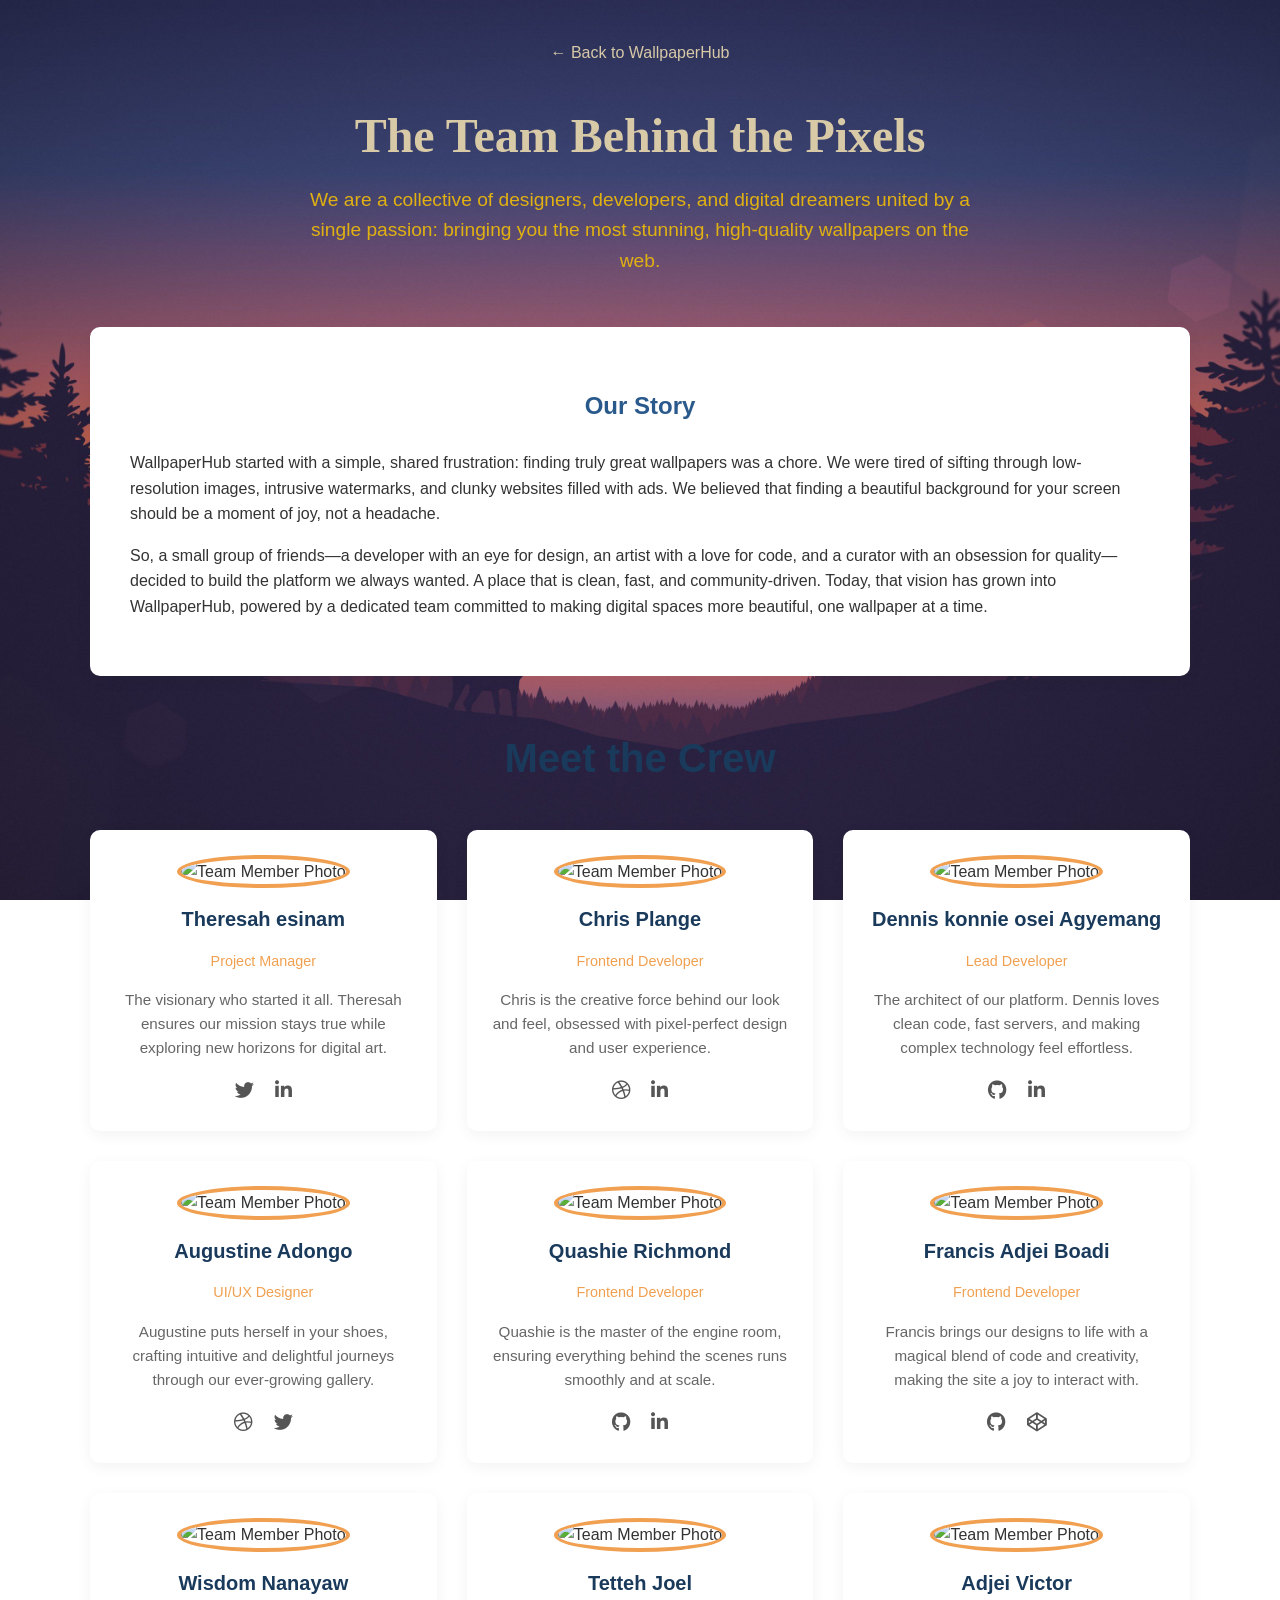
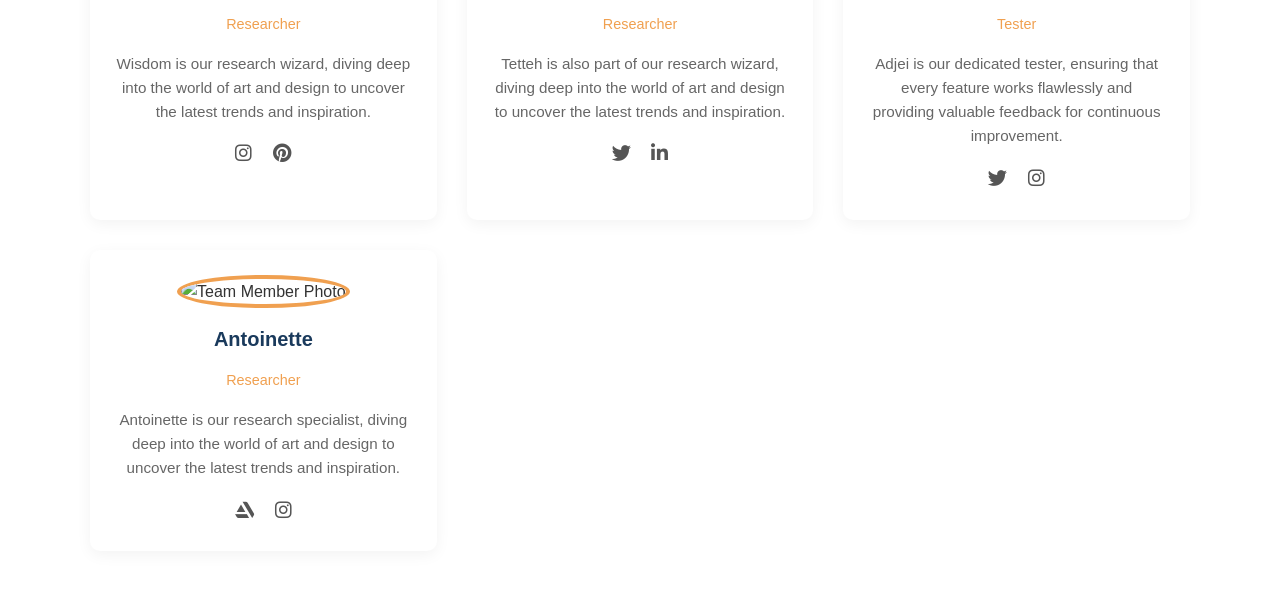
==== PAGES/About-us.html @ 63113592 "commit 1234567890abcdef1234567890abcdef12345678" ====
<!DOCTYPE html>
<html lang="en">
<head>
    <meta charset="UTF-8">
    <meta name="viewport" content="width=device-width, initial-scale=1.0">
    <title>About Us - WallpaperHub</title>
    <link rel="stylesheet" href="https://cdnjs.cloudflare.com/ajax/libs/font-awesome/6.4.0/css/all.min.css">
    <link rel="stylesheet" href="../STYLESHEETS/About-us.css">
</head>
<body>

    <div class="container">
        <a href="index.html" class="nav-home">&larr; Back to WallpaperHub</a>

        <div class="header">
            <h1>The Team Behind the Pixels</h1>
            <p class="subtitle">We are a collective of designers, developers, and digital dreamers united by a single passion: bringing you the most stunning, high-quality wallpapers on the web.</p>
        </div>

        <div class="story-section">
            <h2>Our Story</h2>
            <p>WallpaperHub started with a simple, shared frustration: finding truly great wallpapers was a chore. We were tired of sifting through low-resolution images, intrusive watermarks, and clunky websites filled with ads. We believed that finding a beautiful background for your screen should be a moment of joy, not a headache.</p>
            <p>So, a small group of friends—a developer with an eye for design, an artist with a love for code, and a curator with an obsession for quality—decided to build the platform we always wanted. A place that is clean, fast, and community-driven. Today, that vision has grown into WallpaperHub, powered by a dedicated team committed to making digital spaces more beautiful, one wallpaper at a time.</p>
        </div>

        <div class="team-section">
            <h2>Meet the Crew</h2>
            <div class="team-grid">
                <!-- Team Member 1 -->
                <div class="team-member-card">
                    <img src="https://via.placeholder.com/120" alt="Team Member Photo" class="member-photo">
                    <h3 class="member-name">Theresah esinam</h3>
                    <p class="member-role">Project Manager</p>
                    <p class="member-bio">The visionary who started it all. Theresah ensures our mission stays true while exploring new horizons for digital art.</p>
                    <div class="member-socials">
                        <a href="#"><i class="fab fa-twitter"></i></a>
                        <a href="#"><i class="fab fa-linkedin-in"></i></a>
                    </div>
                </div>

                <!-- Team Member 2 -->
                <div class="team-member-card">
                    <img src="https://via.placeholder.com/120" alt="Team Member Photo" class="member-photo">
                    <h3 class="member-name">Chris Plange</h3>
                    <p class="member-role">Frontend Developer</p>
                    <p class="member-bio">Chris is the creative force behind our look and feel, obsessed with pixel-perfect design and user experience.</p>
                    <div class="member-socials">
                        <a href="#"><i class="fab fa-dribbble"></i></a>
                        <a href="#"><i class="fab fa-linkedin-in"></i></a>
                    </div>
                </div>

                <!-- Team Member 3 -->
                <div class="team-member-card">
                    <img src="https://via.placeholder.com/120" alt="Team Member Photo" class="member-photo">
                    <h3 class="member-name">Dennis konnie osei Agyemang</h3>
                    <p class="member-role">Lead Developer</p>
                    <p class="member-bio">The architect of our platform. Dennis loves clean code, fast servers, and making complex technology feel effortless.</p>
                    <div class="member-socials">
                        <a href="#"><i class="fab fa-github"></i></a>
                        <a href="#"><i class="fab fa-linkedin-in"></i></a>
                    </div>
                </div>

                <!-- Team Member 4 -->
                <div class="team-member-card">
                    <img src="https://via.placeholder.com/120" alt="Team Member Photo" class="member-photo">
                    <h3 class="member-name">Augustine Adongo</h3>
                    <p class="member-role">UI/UX Designer</p>
                    <p class="member-bio">Augustine puts herself in your shoes, crafting intuitive and delightful journeys through our ever-growing gallery.</p>
                    <div class="member-socials">
                        <a href="#"><i class="fab fa-dribbble"></i></a>
                        <a href="#"><i class="fab fa-twitter"></i></a>
                    </div>
                </div>

                <!-- Team Member 5 -->
                <div class="team-member-card">
                    <img src="https://via.placeholder.com/120" alt="Team Member Photo" class="member-photo">
                    <h3 class="member-name">Quashie Richmond</h3>
                    <p class="member-role">Frontend Developer</p>
                    <p class="member-bio">Quashie is the master of the engine room, ensuring everything behind the scenes runs smoothly and at scale.</p>
                    <div class="member-socials">
                        <a href="#"><i class="fab fa-github"></i></a>
                        <a href="#"><i class="fab fa-linkedin-in"></i></a>
                    </div>
                </div>

                <!-- Team Member 6 -->
                <div class="team-member-card">
                    <img src="https://via.placeholder.com/120" alt="Team Member Photo" class="member-photo">
                    <h3 class="member-name">Francis Adjei Boadi</h3>
                    <p class="member-role">Frontend Developer</p>
                    <p class="member-bio">Francis brings our designs to life with a magical blend of code and creativity, making the site a joy to interact with.</p>
                    <div class="member-socials">
                        <a href="#"><i class="fab fa-github"></i></a>
                        <a href="#"><i class="fab fa-codepen"></i></a>
                    </div>
                </div>
                
                <!-- Team Member 7 -->
                <div class="team-member-card">
                    <img src="https://via.placeholder.com/120" alt="Team Member Photo" class="member-photo">
                    <h3 class="member-name">Wisdom Nanayaw</h3>
                    <p class="member-role">Researcher</p>
                    <p class="member-bio">Wisdom is our research wizard, diving deep into the world of art and design to uncover the latest trends and inspiration.</p>
                    <div class="member-socials">
                        <a href="#"><i class="fab fa-instagram"></i></a>
                        <a href="#"><i class="fab fa-pinterest"></i></a>
                    </div>
                </div>

                <!-- Team Member 8 -->
                <div class="team-member-card">
                    <img src="https://via.placeholder.com/120" alt="Team Member Photo" class="member-photo">
                    <h3 class="member-name">Tetteh Joel</h3>
                    <p class="member-role">Researcher</p>
                    <p class="member-bio">Tetteh is also part of  our research wizard, diving deep into the world of art and design to uncover the latest trends and inspiration.</p>
                    <div class="member-socials">
                        <a href="#"><i class="fab fa-twitter"></i></a>
                        <a href="#"><i class="fab fa-linkedin-in"></i></a>
                    </div>
                </div>

                <!-- Team Member 9 -->
                <div class="team-member-card">
                    <img src="https://via.placeholder.com/120" alt="Team Member Photo" class="member-photo">
                    <h3 class="member-name">Adjei Victor</h3>
                    <p class="member-role">Tester</p>
                    <p class="member-bio">Adjei is our dedicated tester, ensuring that every feature works flawlessly and providing valuable feedback for continuous improvement.</p>
                    <div class="member-socials">
                        <a href="#"><i class="fab fa-twitter"></i></a>
                        <a href="#"><i class="fab fa-instagram"></i></a>
                    </div>
                </div>

                <!-- Team Member 10 -->
                <div class="team-member-card">
                    <img src="https://via.placeholder.com/120" alt="Team Member Photo" class="member-photo">
                    <h3 class="member-name">Antoinette </h3>
                    <p class="member-role">Researcher</p>
                    <p class="member-bio">Antoinette is our research specialist, diving deep into the world of art and design to uncover the latest trends and inspiration.</p>
                    <div class="member-socials">
                        <a href="#"><i class="fab fa-artstation"></i></a>
                        <a href="#"><i class="fab fa-instagram"></i></a>
                    </div>
                </div>
            </div>
        </div>

    </div>

</body>
</html>
---- STYLESHEETS/About-us.css ----
body {
            font-family: -apple-system, BlinkMacSystemFont, "Segoe UI", Roboto, "Helvetica Neue", Arial, sans-serif;
            line-height: 1.6;
            color: #333;
            background-image: url(../ASSETS/a.jpg);
            background-attachment: fixed;
            background-position: center;
            background-size: cover;

            margin: 0;
            padding: 0;
        }
        .container {
            max-width: 1100px;
            margin: 20px auto;
            padding: 20px;
        }
        .header {
            text-align: center;
            margin-bottom: 50px;
        }
        .header h1 {
            color: #D8C9A7; /* WallpaperHub primary color */
            font-size: 3rem;
            margin-bottom: 10px;
            font-family: cursive;
        }
        .header .subtitle {
            font-size: 1.2rem;
            color: #e1b112;
            max-width: 700px;
            margin: 0 auto;
        }
        .story-section {
            background-color: #fff;
            padding: 40px;
            border-radius: 10px;
            box-shadow: 0 4px 15px rgba(0, 0, 0, 0.05);
            margin-bottom: 50px;
        }
        .story-section h2 {
            color: #2a5a8c;
            text-align: center;
            margin-bottom: 25px;
        }
        .team-section {
            text-align: center;
        }
        .team-section h2 {
            color: #1a3a5c;
            font-size: 2.5rem;
            margin-bottom: 40px;
        }
        .team-grid {
            display: grid;
            grid-template-columns: repeat(auto-fit, minmax(260px, 1fr));
            gap: 30px;
        }
        .team-member-card {
            background-color: #fff;
            border-radius: 10px;
            box-shadow: 0 4px 15px rgba(0, 0, 0, 0.05);
            padding: 25px;
            text-align: center;
            transition: transform 0.3s ease, box-shadow 0.3s ease;
        }
        .team-member-card:hover {
            transform: translateY(-10px);
            box-shadow: 0 10px 25px rgba(0, 0, 0, 0.1);
        }
        .member-photo {
            width: 120px;
            height: 120px;
            border-radius: 50%;
            object-fit: cover;
            margin-bottom: 15px;
            border: 4px solid #f0a050; /* WallpaperHub accent color */
        }
        .member-name {
            font-size: 1.25rem;
            font-weight: 600;
            color: #1a3a5c;
            margin: 0;
        }
        .member-role {
            font-size: 0.9rem;
            color: #f0a050;
            font-weight: 500;
            margin-bottom: 10px;
        }
        .member-bio {
            font-size: 0.95rem;
            color: #666;
            margin-bottom: 15px;
        }
        .member-socials a {
            color: #555;
            font-size: 1.2rem;
            margin: 0 8px;
            text-decoration: none;
            transition: color 0.2s ease;
        }
        .member-socials a:hover {
            color: #f0a050;
        }
.nav-home {
    display: block;
    text-align: center;
    margin-bottom: 20px;
    text-decoration: none;
    color: #D8C9A7;
}
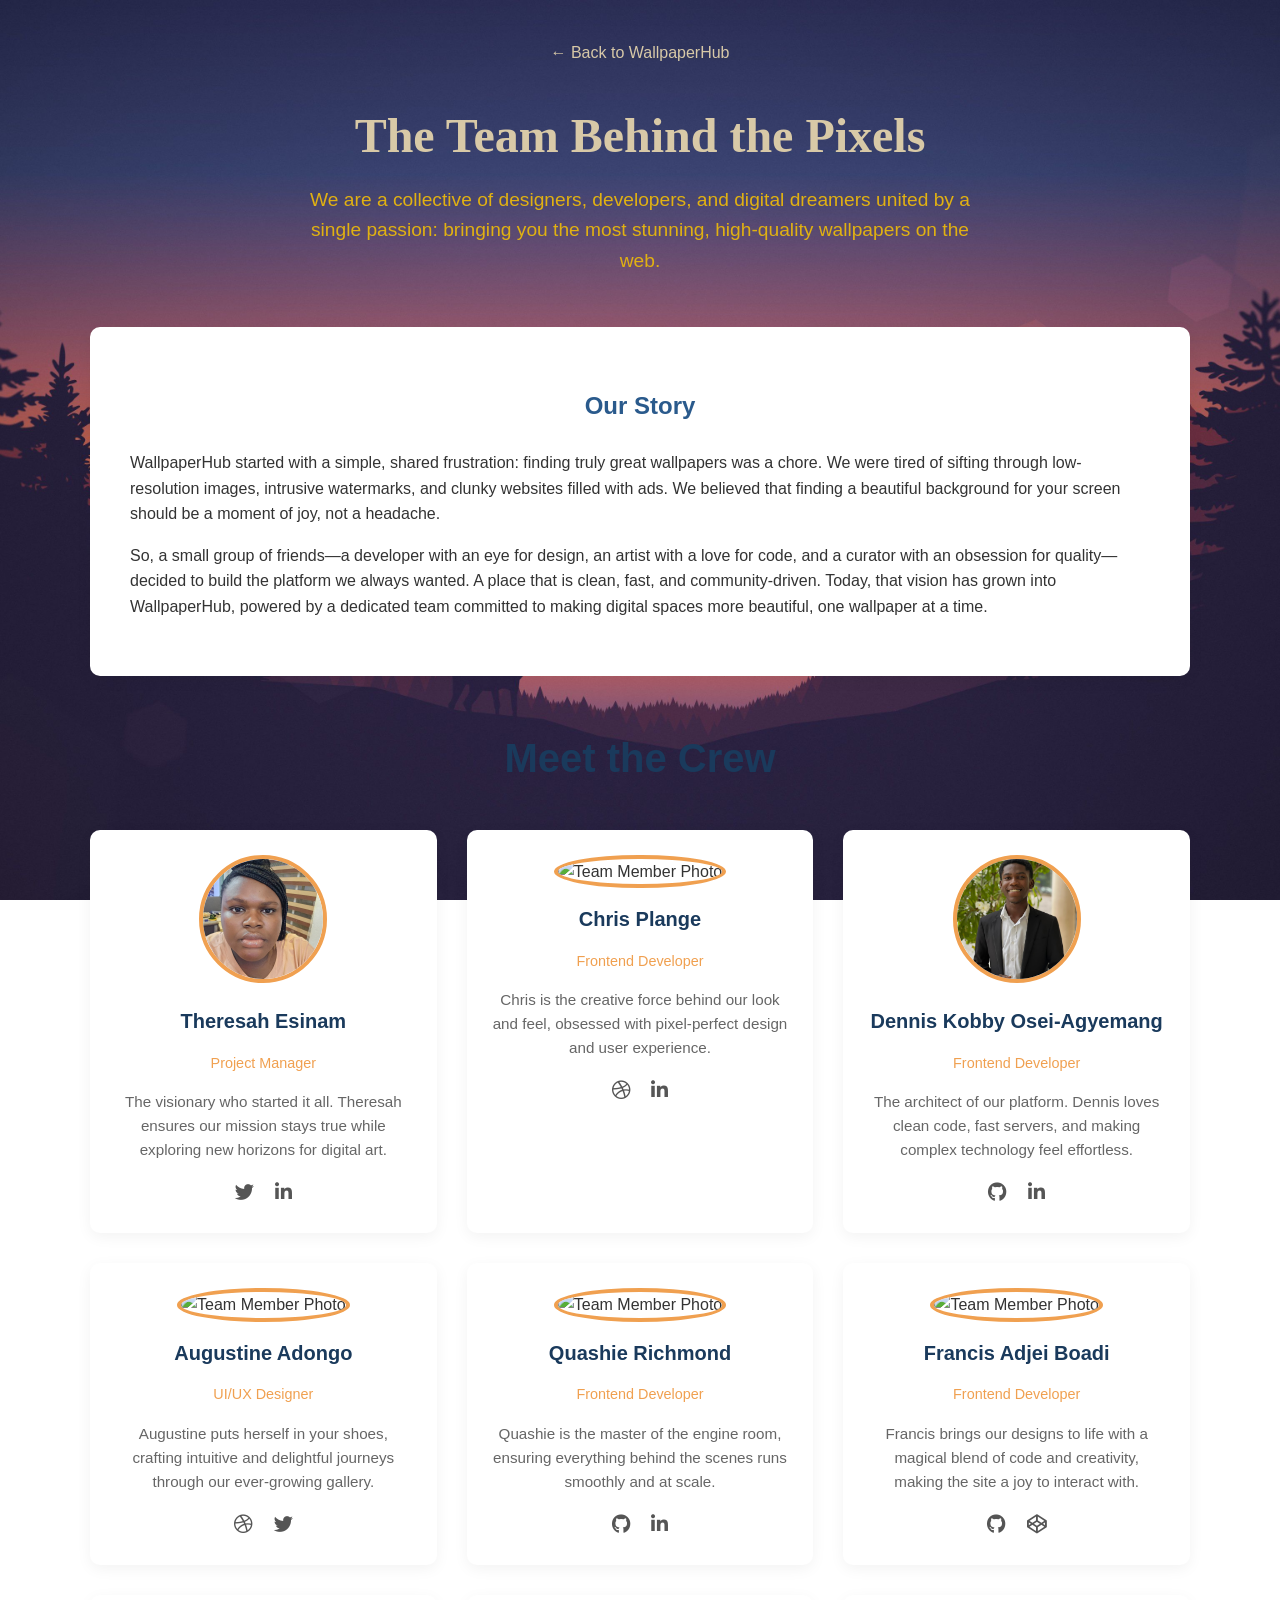
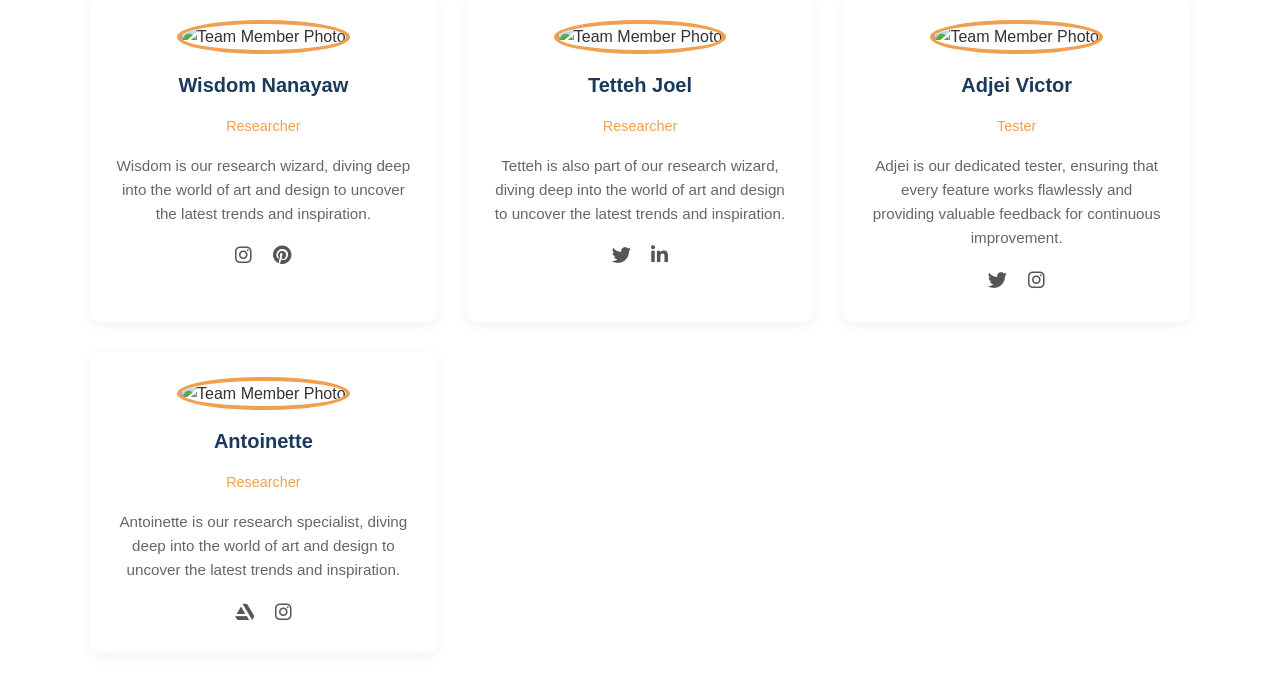
==== commit 75b9bb4c: "picture additions and updates to the team member bios in the About Us page, as well as fixing the fo" ====
--- a/PAGES/About-us.html
+++ b/PAGES/About-us.html
@@ -1,5 +1,6 @@
 <!DOCTYPE html>
 <html lang="en">
+
 <head>
     <meta charset="UTF-8">
     <meta name="viewport" content="width=device-width, initial-scale=1.0">
@@ -7,20 +8,28 @@
     <link rel="stylesheet" href="https://cdnjs.cloudflare.com/ajax/libs/font-awesome/6.4.0/css/all.min.css">
     <link rel="stylesheet" href="../STYLESHEETS/About-us.css">
 </head>
+
 <body>
 
     <div class="container">
-        <a href="index.html" class="nav-home">&larr; Back to WallpaperHub</a>
+        <a href="homepage.html" class="nav-home">&larr; Back to WallpaperHub</a>
 
         <div class="header">
             <h1>The Team Behind the Pixels</h1>
-            <p class="subtitle">We are a collective of designers, developers, and digital dreamers united by a single passion: bringing you the most stunning, high-quality wallpapers on the web.</p>
+            <p class="subtitle">We are a collective of designers, developers, and digital dreamers united by a single
+                passion: bringing you the most stunning, high-quality wallpapers on the web.</p>
         </div>
 
         <div class="story-section">
             <h2>Our Story</h2>
-            <p>WallpaperHub started with a simple, shared frustration: finding truly great wallpapers was a chore. We were tired of sifting through low-resolution images, intrusive watermarks, and clunky websites filled with ads. We believed that finding a beautiful background for your screen should be a moment of joy, not a headache.</p>
-            <p>So, a small group of friends—a developer with an eye for design, an artist with a love for code, and a curator with an obsession for quality—decided to build the platform we always wanted. A place that is clean, fast, and community-driven. Today, that vision has grown into WallpaperHub, powered by a dedicated team committed to making digital spaces more beautiful, one wallpaper at a time.</p>
+            <p>WallpaperHub started with a simple, shared frustration: finding truly great wallpapers was a chore. We
+                were tired of sifting through low-resolution images, intrusive watermarks, and clunky websites filled
+                with ads. We believed that finding a beautiful background for your screen should be a moment of joy, not
+                a headache.</p>
+            <p>So, a small group of friends—a developer with an eye for design, an artist with a love for code, and a
+                curator with an obsession for quality—decided to build the platform we always wanted. A place that is
+                clean, fast, and community-driven. Today, that vision has grown into WallpaperHub, powered by a
+                dedicated team committed to making digital spaces more beautiful, one wallpaper at a time.</p>
         </div>
 
         <div class="team-section">
@@ -28,10 +37,11 @@
             <div class="team-grid">
                 <!-- Team Member 1 -->
                 <div class="team-member-card">
-                    <img src="https://via.placeholder.com/120" alt="Team Member Photo" class="member-photo">
-                    <h3 class="member-name">Theresah esinam</h3>
+                    <img src="../ASSETS/pm.jpeg" alt="Team Member Photo" class="member-photo">
+                    <h3 class="member-name">Theresah Esinam</h3>
                     <p class="member-role">Project Manager</p>
-                    <p class="member-bio">The visionary who started it all. Theresah ensures our mission stays true while exploring new horizons for digital art.</p>
+                    <p class="member-bio">The visionary who started it all. Theresah ensures our mission stays true
+                        while exploring new horizons for digital art.</p>
                     <div class="member-socials">
                         <a href="#"><i class="fab fa-twitter"></i></a>
                         <a href="#"><i class="fab fa-linkedin-in"></i></a>
@@ -43,7 +53,8 @@
                     <img src="https://via.placeholder.com/120" alt="Team Member Photo" class="member-photo">
                     <h3 class="member-name">Chris Plange</h3>
                     <p class="member-role">Frontend Developer</p>
-                    <p class="member-bio">Chris is the creative force behind our look and feel, obsessed with pixel-perfect design and user experience.</p>
+                    <p class="member-bio">Chris is the creative force behind our look and feel, obsessed with
+                        pixel-perfect design and user experience.</p>
                     <div class="member-socials">
                         <a href="#"><i class="fab fa-dribbble"></i></a>
                         <a href="#"><i class="fab fa-linkedin-in"></i></a>
@@ -52,10 +63,11 @@
 
                 <!-- Team Member 3 -->
                 <div class="team-member-card">
-                    <img src="https://via.placeholder.com/120" alt="Team Member Photo" class="member-photo">
-                    <h3 class="member-name">Dennis konnie osei Agyemang</h3>
-                    <p class="member-role">Lead Developer</p>
-                    <p class="member-bio">The architect of our platform. Dennis loves clean code, fast servers, and making complex technology feel effortless.</p>
+                    <img src="../ASSETS/fd.jpg" alt="Team Member Photo" class="member-photo">
+                    <h3 class="member-name">Dennis Kobby Osei-Agyemang</h3>
+                    <p class="member-role">Frontend Developer</p>
+                    <p class="member-bio">The architect of our platform. Dennis loves clean code, fast servers, and
+                        making complex technology feel effortless.</p>
                     <div class="member-socials">
                         <a href="#"><i class="fab fa-github"></i></a>
                         <a href="#"><i class="fab fa-linkedin-in"></i></a>
@@ -67,7 +79,8 @@
                     <img src="https://via.placeholder.com/120" alt="Team Member Photo" class="member-photo">
                     <h3 class="member-name">Augustine Adongo</h3>
                     <p class="member-role">UI/UX Designer</p>
-                    <p class="member-bio">Augustine puts herself in your shoes, crafting intuitive and delightful journeys through our ever-growing gallery.</p>
+                    <p class="member-bio">Augustine puts herself in your shoes, crafting intuitive and delightful
+                        journeys through our ever-growing gallery.</p>
                     <div class="member-socials">
                         <a href="#"><i class="fab fa-dribbble"></i></a>
                         <a href="#"><i class="fab fa-twitter"></i></a>
@@ -79,7 +92,8 @@
                     <img src="https://via.placeholder.com/120" alt="Team Member Photo" class="member-photo">
                     <h3 class="member-name">Quashie Richmond</h3>
                     <p class="member-role">Frontend Developer</p>
-                    <p class="member-bio">Quashie is the master of the engine room, ensuring everything behind the scenes runs smoothly and at scale.</p>
+                    <p class="member-bio">Quashie is the master of the engine room, ensuring everything behind the
+                        scenes runs smoothly and at scale.</p>
                     <div class="member-socials">
                         <a href="#"><i class="fab fa-github"></i></a>
                         <a href="#"><i class="fab fa-linkedin-in"></i></a>
@@ -91,19 +105,21 @@
                     <img src="https://via.placeholder.com/120" alt="Team Member Photo" class="member-photo">
                     <h3 class="member-name">Francis Adjei Boadi</h3>
                     <p class="member-role">Frontend Developer</p>
-                    <p class="member-bio">Francis brings our designs to life with a magical blend of code and creativity, making the site a joy to interact with.</p>
+                    <p class="member-bio">Francis brings our designs to life with a magical blend of code and
+                        creativity, making the site a joy to interact with.</p>
                     <div class="member-socials">
                         <a href="#"><i class="fab fa-github"></i></a>
                         <a href="#"><i class="fab fa-codepen"></i></a>
                     </div>
                 </div>
-                
+
                 <!-- Team Member 7 -->
                 <div class="team-member-card">
                     <img src="https://via.placeholder.com/120" alt="Team Member Photo" class="member-photo">
                     <h3 class="member-name">Wisdom Nanayaw</h3>
                     <p class="member-role">Researcher</p>
-                    <p class="member-bio">Wisdom is our research wizard, diving deep into the world of art and design to uncover the latest trends and inspiration.</p>
+                    <p class="member-bio">Wisdom is our research wizard, diving deep into the world of art and design to
+                        uncover the latest trends and inspiration.</p>
                     <div class="member-socials">
                         <a href="#"><i class="fab fa-instagram"></i></a>
                         <a href="#"><i class="fab fa-pinterest"></i></a>
@@ -115,7 +131,8 @@
                     <img src="https://via.placeholder.com/120" alt="Team Member Photo" class="member-photo">
                     <h3 class="member-name">Tetteh Joel</h3>
                     <p class="member-role">Researcher</p>
-                    <p class="member-bio">Tetteh is also part of  our research wizard, diving deep into the world of art and design to uncover the latest trends and inspiration.</p>
+                    <p class="member-bio">Tetteh is also part of our research wizard, diving deep into the world of art
+                        and design to uncover the latest trends and inspiration.</p>
                     <div class="member-socials">
                         <a href="#"><i class="fab fa-twitter"></i></a>
                         <a href="#"><i class="fab fa-linkedin-in"></i></a>
@@ -127,7 +144,8 @@
                     <img src="https://via.placeholder.com/120" alt="Team Member Photo" class="member-photo">
                     <h3 class="member-name">Adjei Victor</h3>
                     <p class="member-role">Tester</p>
-                    <p class="member-bio">Adjei is our dedicated tester, ensuring that every feature works flawlessly and providing valuable feedback for continuous improvement.</p>
+                    <p class="member-bio">Adjei is our dedicated tester, ensuring that every feature works flawlessly
+                        and providing valuable feedback for continuous improvement.</p>
                     <div class="member-socials">
                         <a href="#"><i class="fab fa-twitter"></i></a>
                         <a href="#"><i class="fab fa-instagram"></i></a>
@@ -139,7 +157,8 @@
                     <img src="https://via.placeholder.com/120" alt="Team Member Photo" class="member-photo">
                     <h3 class="member-name">Antoinette </h3>
                     <p class="member-role">Researcher</p>
-                    <p class="member-bio">Antoinette is our research specialist, diving deep into the world of art and design to uncover the latest trends and inspiration.</p>
+                    <p class="member-bio">Antoinette is our research specialist, diving deep into the world of art and
+                        design to uncover the latest trends and inspiration.</p>
                     <div class="member-socials">
                         <a href="#"><i class="fab fa-artstation"></i></a>
                         <a href="#"><i class="fab fa-instagram"></i></a>
@@ -151,4 +170,5 @@
     </div>
 
 </body>
+
 </html>
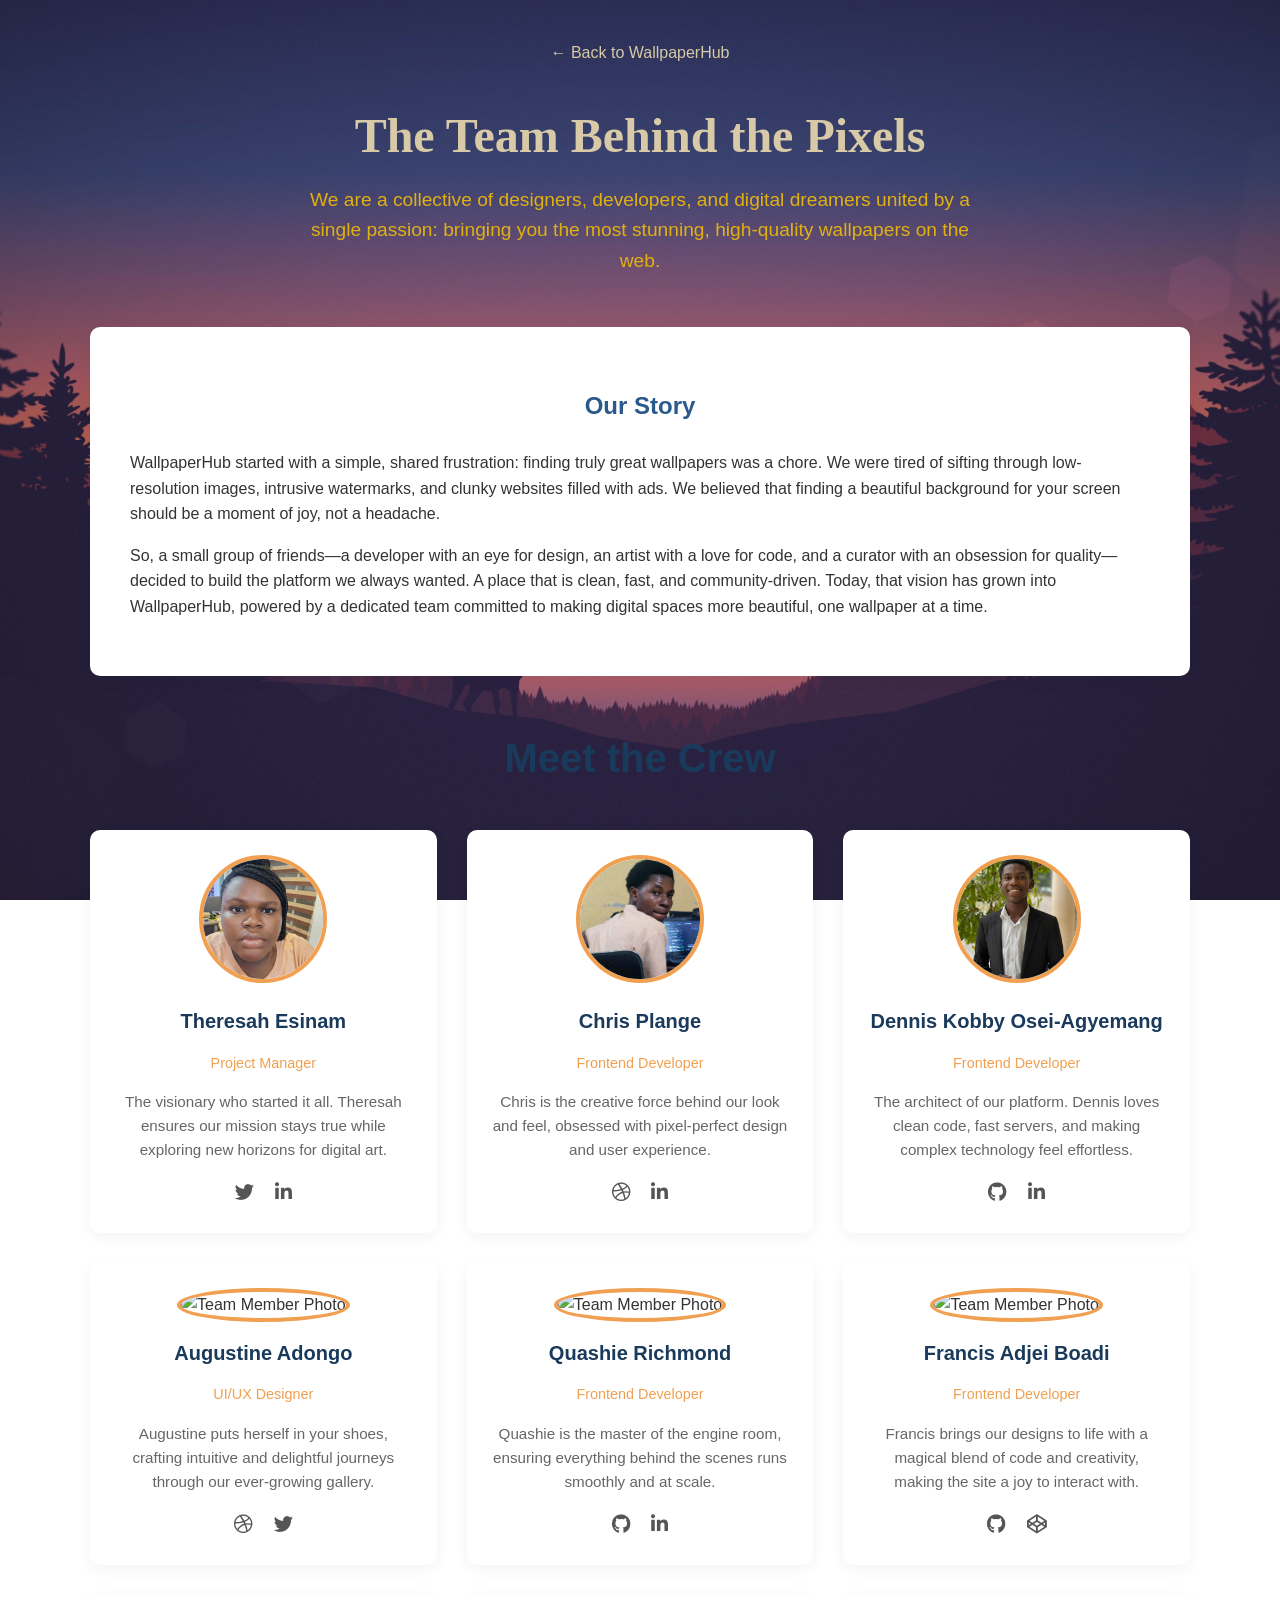
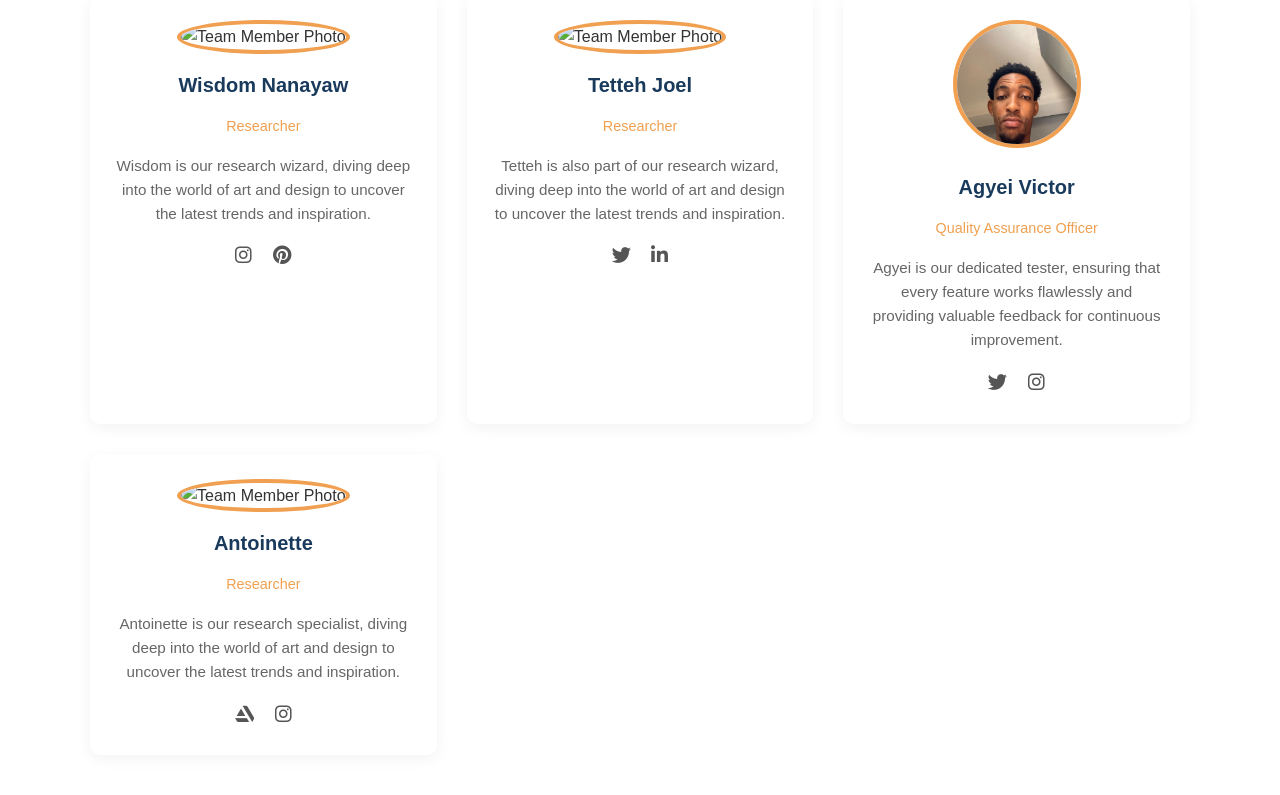
==== commit b36f6170: "pick a commit message for your changes." ====
--- a/PAGES/About-us.html
+++ b/PAGES/About-us.html
@@ -50,7 +50,7 @@
 
                 <!-- Team Member 2 -->
                 <div class="team-member-card">
-                    <img src="https://via.placeholder.com/120" alt="Team Member Photo" class="member-photo">
+                    <img src="../ASSETS/sfd.jpeg" alt="Team Member Photo" class="member-photo">
                     <h3 class="member-name">Chris Plange</h3>
                     <p class="member-role">Frontend Developer</p>
                     <p class="member-bio">Chris is the creative force behind our look and feel, obsessed with
@@ -141,10 +141,10 @@
 
                 <!-- Team Member 9 -->
                 <div class="team-member-card">
-                    <img src="https://via.placeholder.com/120" alt="Team Member Photo" class="member-photo">
-                    <h3 class="member-name">Adjei Victor</h3>
-                    <p class="member-role">Tester</p>
-                    <p class="member-bio">Adjei is our dedicated tester, ensuring that every feature works flawlessly
+                    <img src="../ASSETS/QA.jpeg" alt="Team Member Photo" class="member-photo">
+                    <h3 class="member-name">Agyei Victor</h3>
+                    <p class="member-role">Quality Assurance Officer</p>
+                    <p class="member-bio">Agyei is our dedicated tester, ensuring that every feature works flawlessly
                         and providing valuable feedback for continuous improvement.</p>
                     <div class="member-socials">
                         <a href="#"><i class="fab fa-twitter"></i></a>
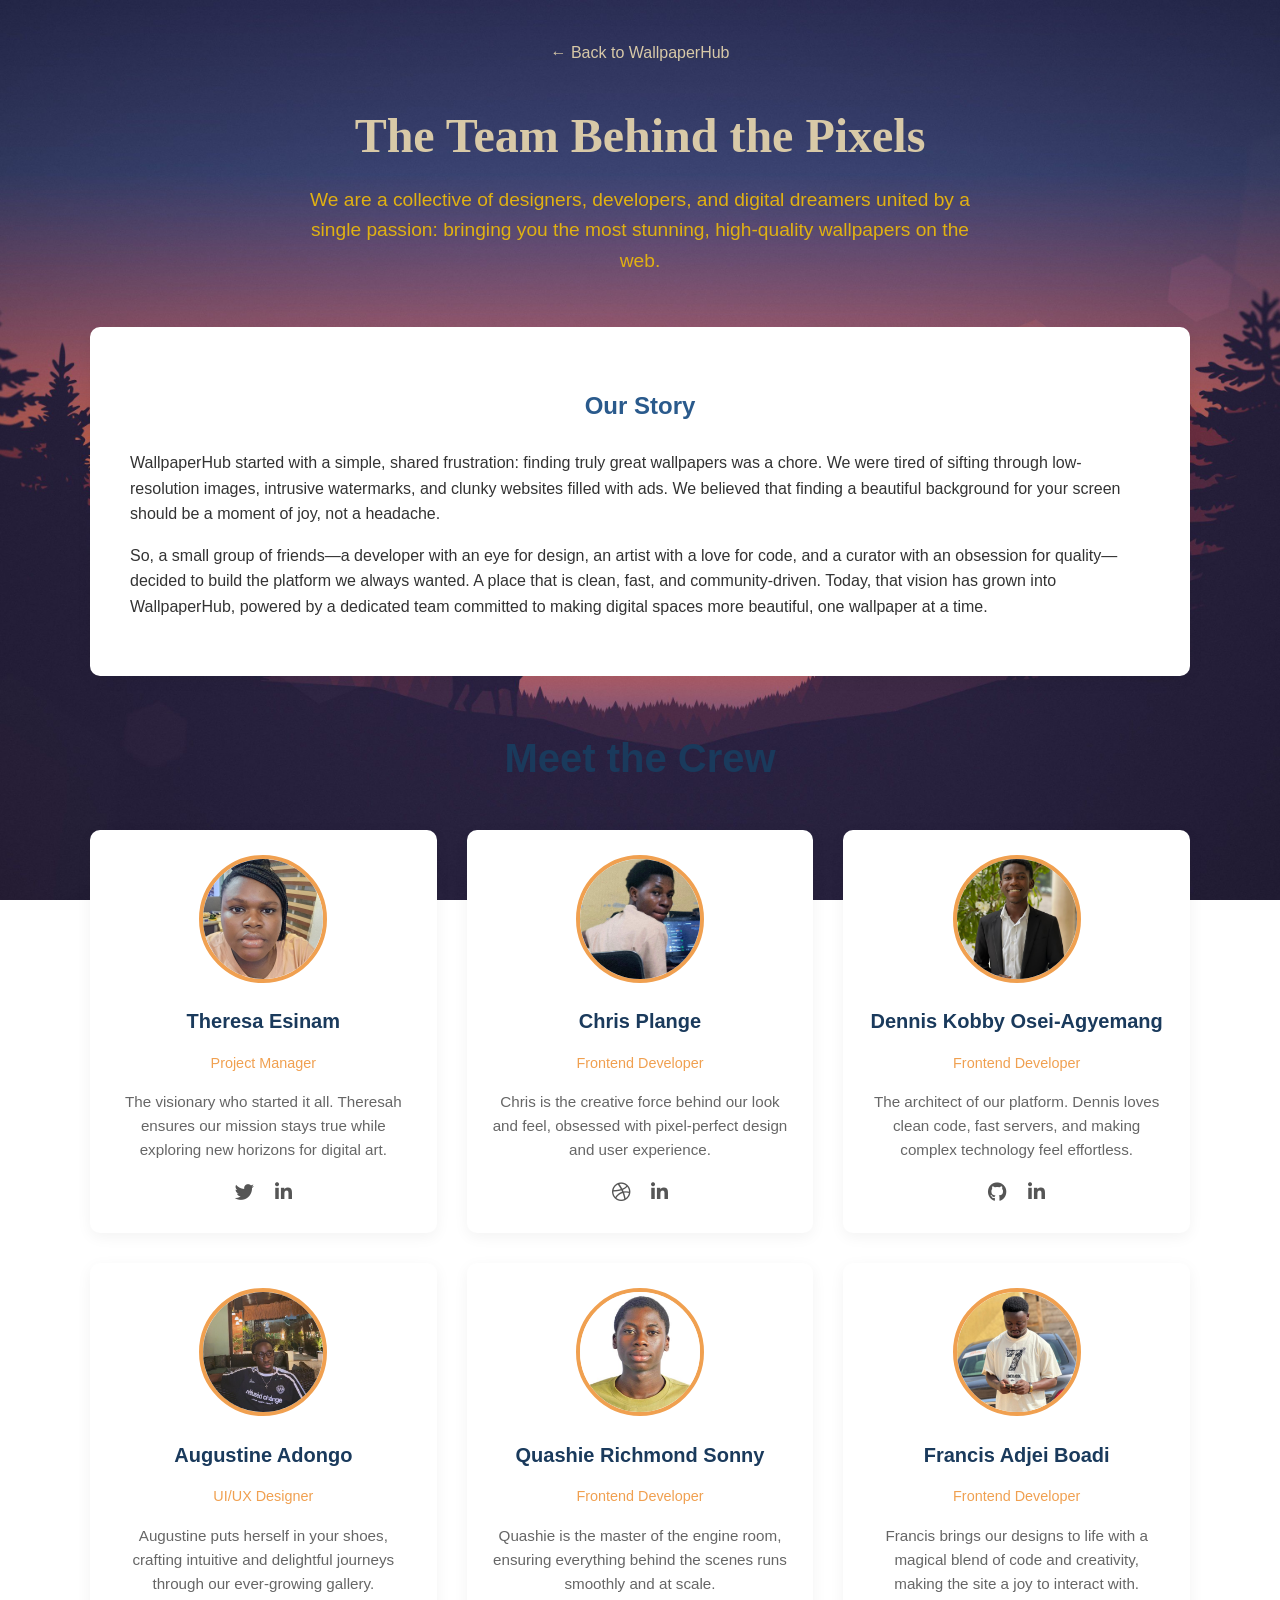
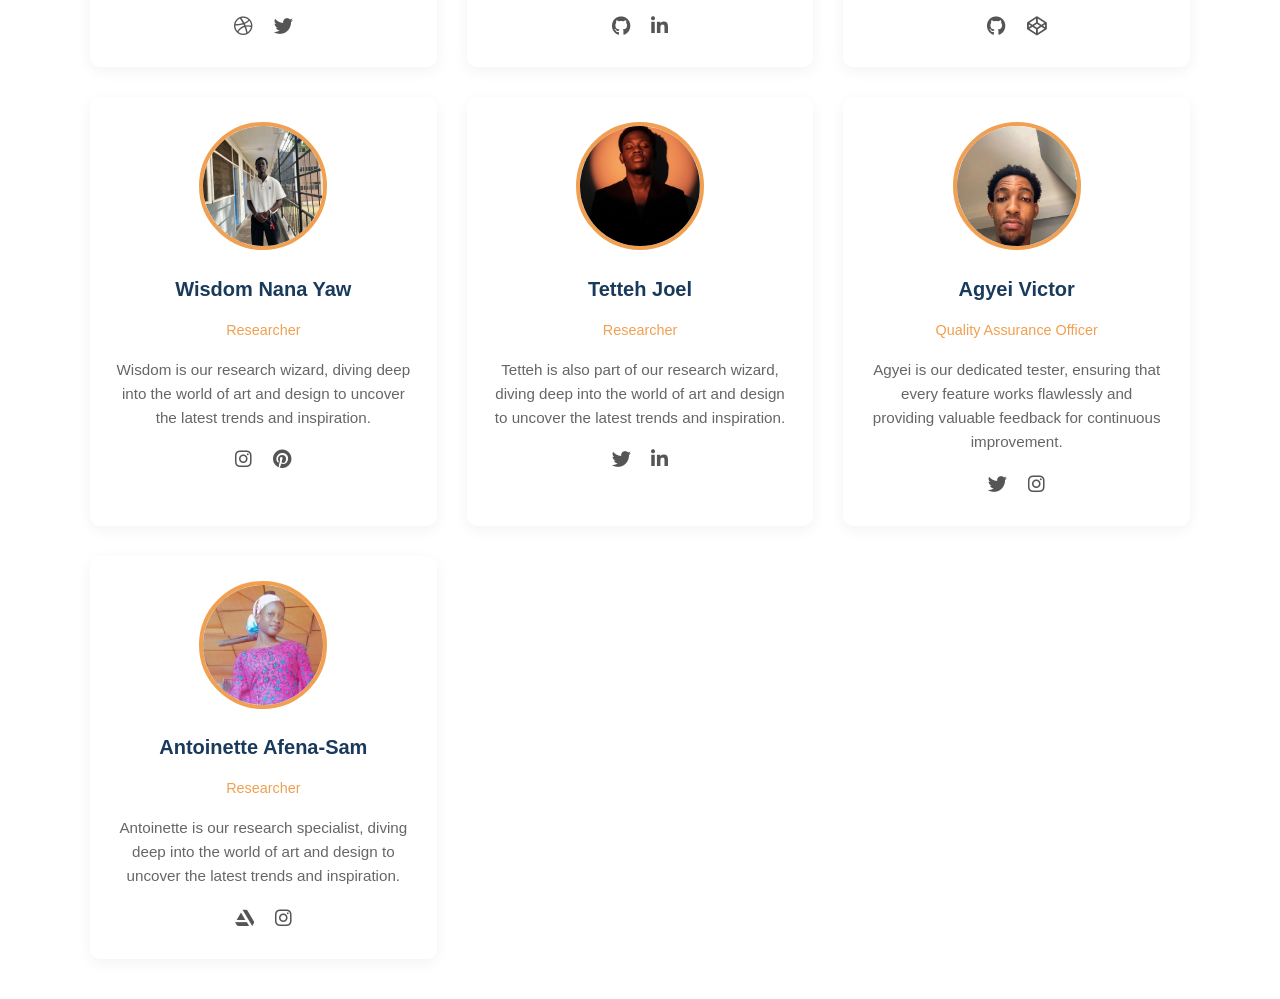
==== commit 96903e60: "very final" ====
--- a/PAGES/About-us.html
+++ b/PAGES/About-us.html
@@ -38,7 +38,7 @@
                 <!-- Team Member 1 -->
                 <div class="team-member-card">
                     <img src="../ASSETS/pm.jpeg" alt="Team Member Photo" class="member-photo">
-                    <h3 class="member-name">Theresah Esinam</h3>
+                    <h3 class="member-name">Theresa Esinam</h3>
                     <p class="member-role">Project Manager</p>
                     <p class="member-bio">The visionary who started it all. Theresah ensures our mission stays true
                         while exploring new horizons for digital art.</p>
@@ -76,7 +76,7 @@
 
                 <!-- Team Member 4 -->
                 <div class="team-member-card">
-                    <img src="https://via.placeholder.com/120" alt="Team Member Photo" class="member-photo">
+                    <img src="../ASSETS/UI.jpeg" alt="Team Member Photo" class="member-photo">
                     <h3 class="member-name">Augustine Adongo</h3>
                     <p class="member-role">UI/UX Designer</p>
                     <p class="member-bio">Augustine puts herself in your shoes, crafting intuitive and delightful
@@ -89,8 +89,8 @@
 
                 <!-- Team Member 5 -->
                 <div class="team-member-card">
-                    <img src="https://via.placeholder.com/120" alt="Team Member Photo" class="member-photo">
-                    <h3 class="member-name">Quashie Richmond</h3>
+                    <img src="../ASSETS/fd1.jpeg" alt="Team Member Photo" class="member-photo">
+                    <h3 class="member-name">Quashie Richmond Sonny</h3>
                     <p class="member-role">Frontend Developer</p>
                     <p class="member-bio">Quashie is the master of the engine room, ensuring everything behind the
                         scenes runs smoothly and at scale.</p>
@@ -102,7 +102,7 @@
 
                 <!-- Team Member 6 -->
                 <div class="team-member-card">
-                    <img src="https://via.placeholder.com/120" alt="Team Member Photo" class="member-photo">
+                    <img src="../ASSETS/fd2.jpeg" alt="Team Member Photo" class="member-photo">
                     <h3 class="member-name">Francis Adjei Boadi</h3>
                     <p class="member-role">Frontend Developer</p>
                     <p class="member-bio">Francis brings our designs to life with a magical blend of code and
@@ -115,8 +115,8 @@
 
                 <!-- Team Member 7 -->
                 <div class="team-member-card">
-                    <img src="https://via.placeholder.com/120" alt="Team Member Photo" class="member-photo">
-                    <h3 class="member-name">Wisdom Nanayaw</h3>
+                    <img src="../ASSETS/res.jpeg" alt="Team Member Photo" class="member-photo">
+                    <h3 class="member-name">Wisdom Nana Yaw</h3>
                     <p class="member-role">Researcher</p>
                     <p class="member-bio">Wisdom is our research wizard, diving deep into the world of art and design to
                         uncover the latest trends and inspiration.</p>
@@ -128,7 +128,7 @@
 
                 <!-- Team Member 8 -->
                 <div class="team-member-card">
-                    <img src="https://via.placeholder.com/120" alt="Team Member Photo" class="member-photo">
+                    <img src="../ASSETS/res2.jpeg" alt="Team Member Photo" class="member-photo">
                     <h3 class="member-name">Tetteh Joel</h3>
                     <p class="member-role">Researcher</p>
                     <p class="member-bio">Tetteh is also part of our research wizard, diving deep into the world of art
@@ -154,8 +154,8 @@
 
                 <!-- Team Member 10 -->
                 <div class="team-member-card">
-                    <img src="https://via.placeholder.com/120" alt="Team Member Photo" class="member-photo">
-                    <h3 class="member-name">Antoinette </h3>
+                    <img src="../ASSETS/res1.jpeg" alt="Team Member Photo" class="member-photo">
+                    <h3 class="member-name">Antoinette Afena-Sam </h3>
                     <p class="member-role">Researcher</p>
                     <p class="member-bio">Antoinette is our research specialist, diving deep into the world of art and
                         design to uncover the latest trends and inspiration.</p>
